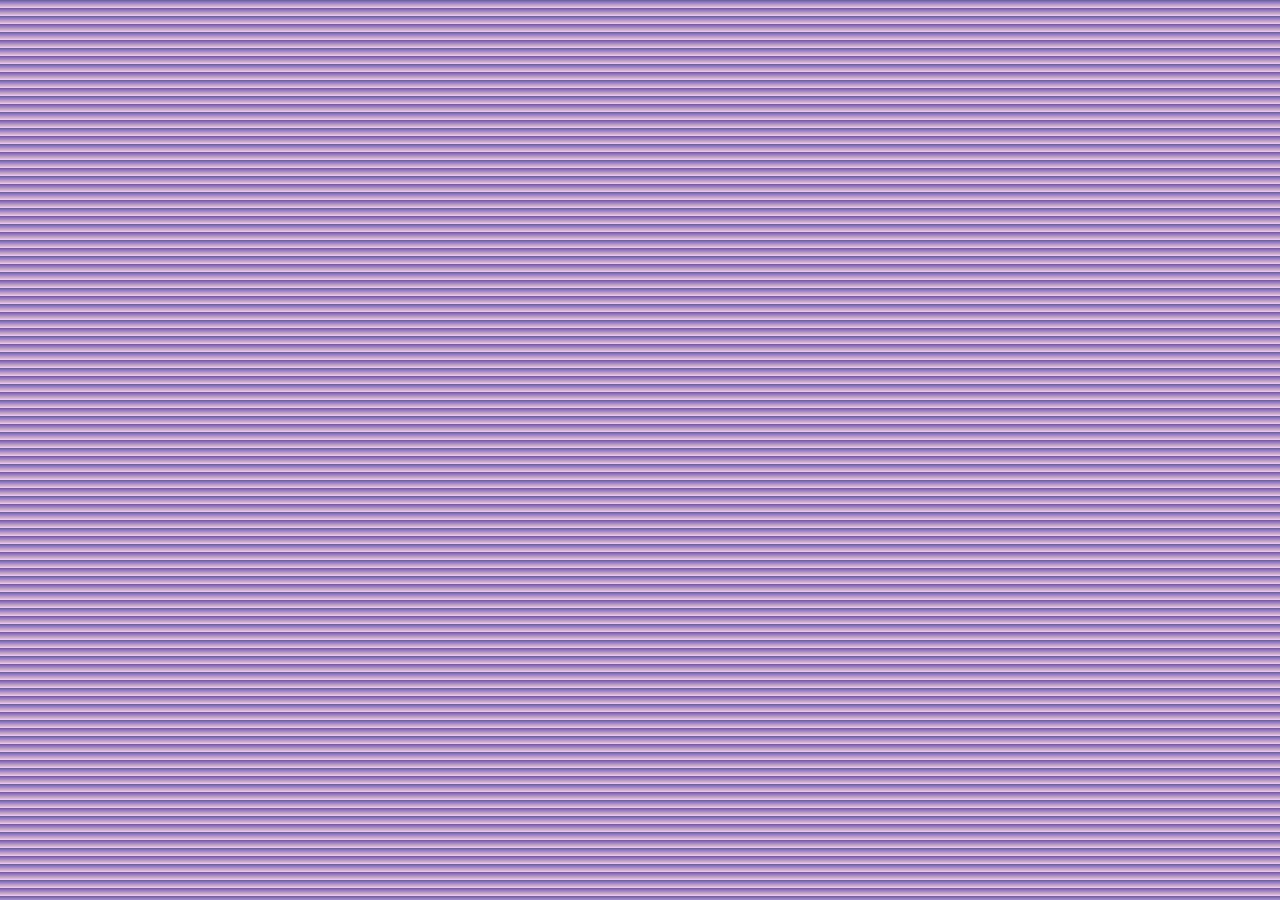
==== pravidla.html @ d6a7ef87 "přidání pravidla.html" ====
<!DOCTYPE html>
<html lang="en">
  <head>
    <meta charset="UTF-8" />
    <meta http-equiv="X-UA-Compatible" content="IE=edge" />
    <meta name="viewport" content="width=device-width, initial-scale=1.0" />
    <link rel="stylesheet" href="styly.css" />
    <title>Document</title>
  </head>
  <body></body>
</html>
---- styly.css ----
h1 {
  font-family: Lobster;
  font-size: 55px;
  text-align: center;
  color: white;
}
img {
  width: 400px;
  border-top-left-radius: 5px;
  border-top-right-radius: 5px;
}
body {
  background-image: linear-gradient(#615dad, #ffc8da);
  background-color: #fff;
}
.content {
  background-color: #283e50;
  color: #fff;
  font-size: 20px;
  text-align: center;
  padding: 10px;
}
.container {
  width: 400px;
  display: flex;
  flex-direction: column;
  position: relative;
  left: 400px;
  align-items: center;
  padding-bottom: 80px;
  padding-top: 40px;
}
button {
  font-size: 20px;
  color: #fff;
  width: 400px;
  height: 50px;
  border: inherit;
}
.pravidla {
  background-color: #1fcca4;
}

.play {
  background-color: #0197f6;
  border-top: solid;
  border-color: #283e50;
}
.pravidla:hover {
  background-color: #1cbb96;
}
.play:hover {
  background-color: #0090e9;
}
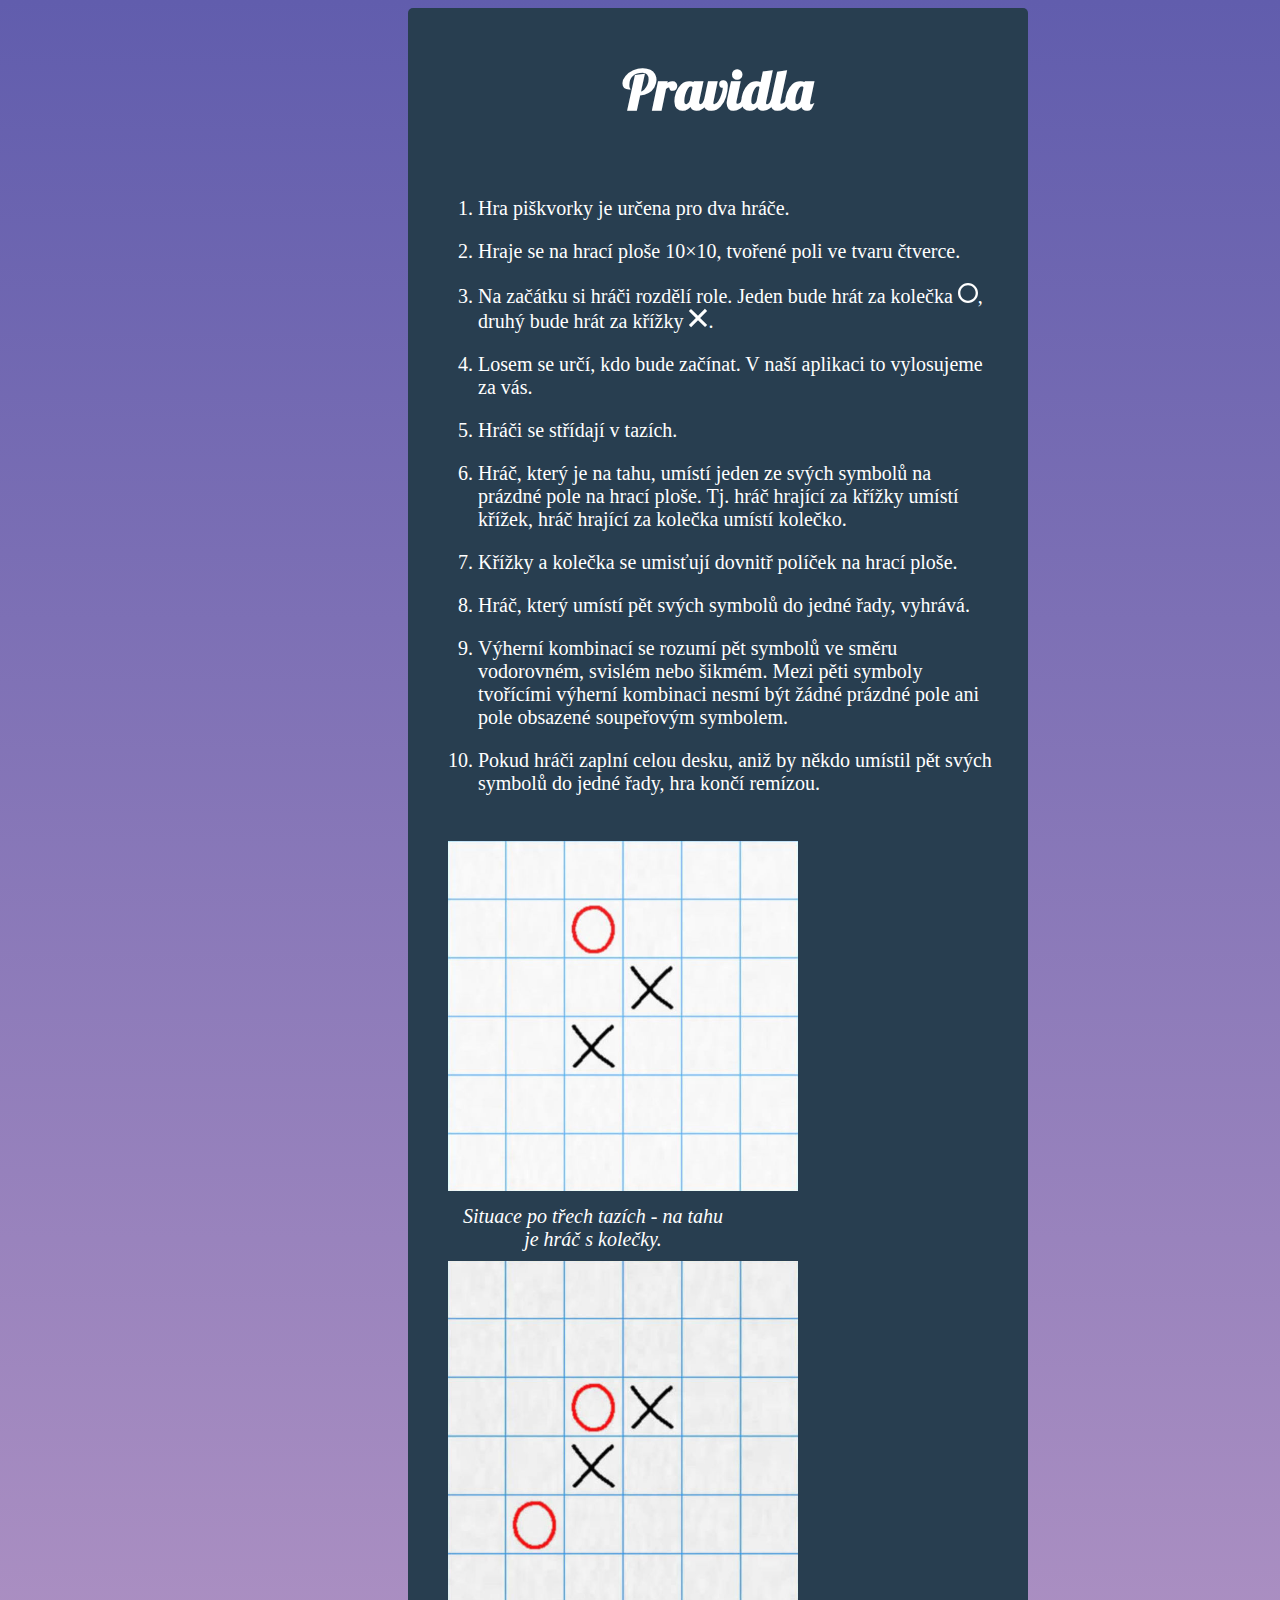
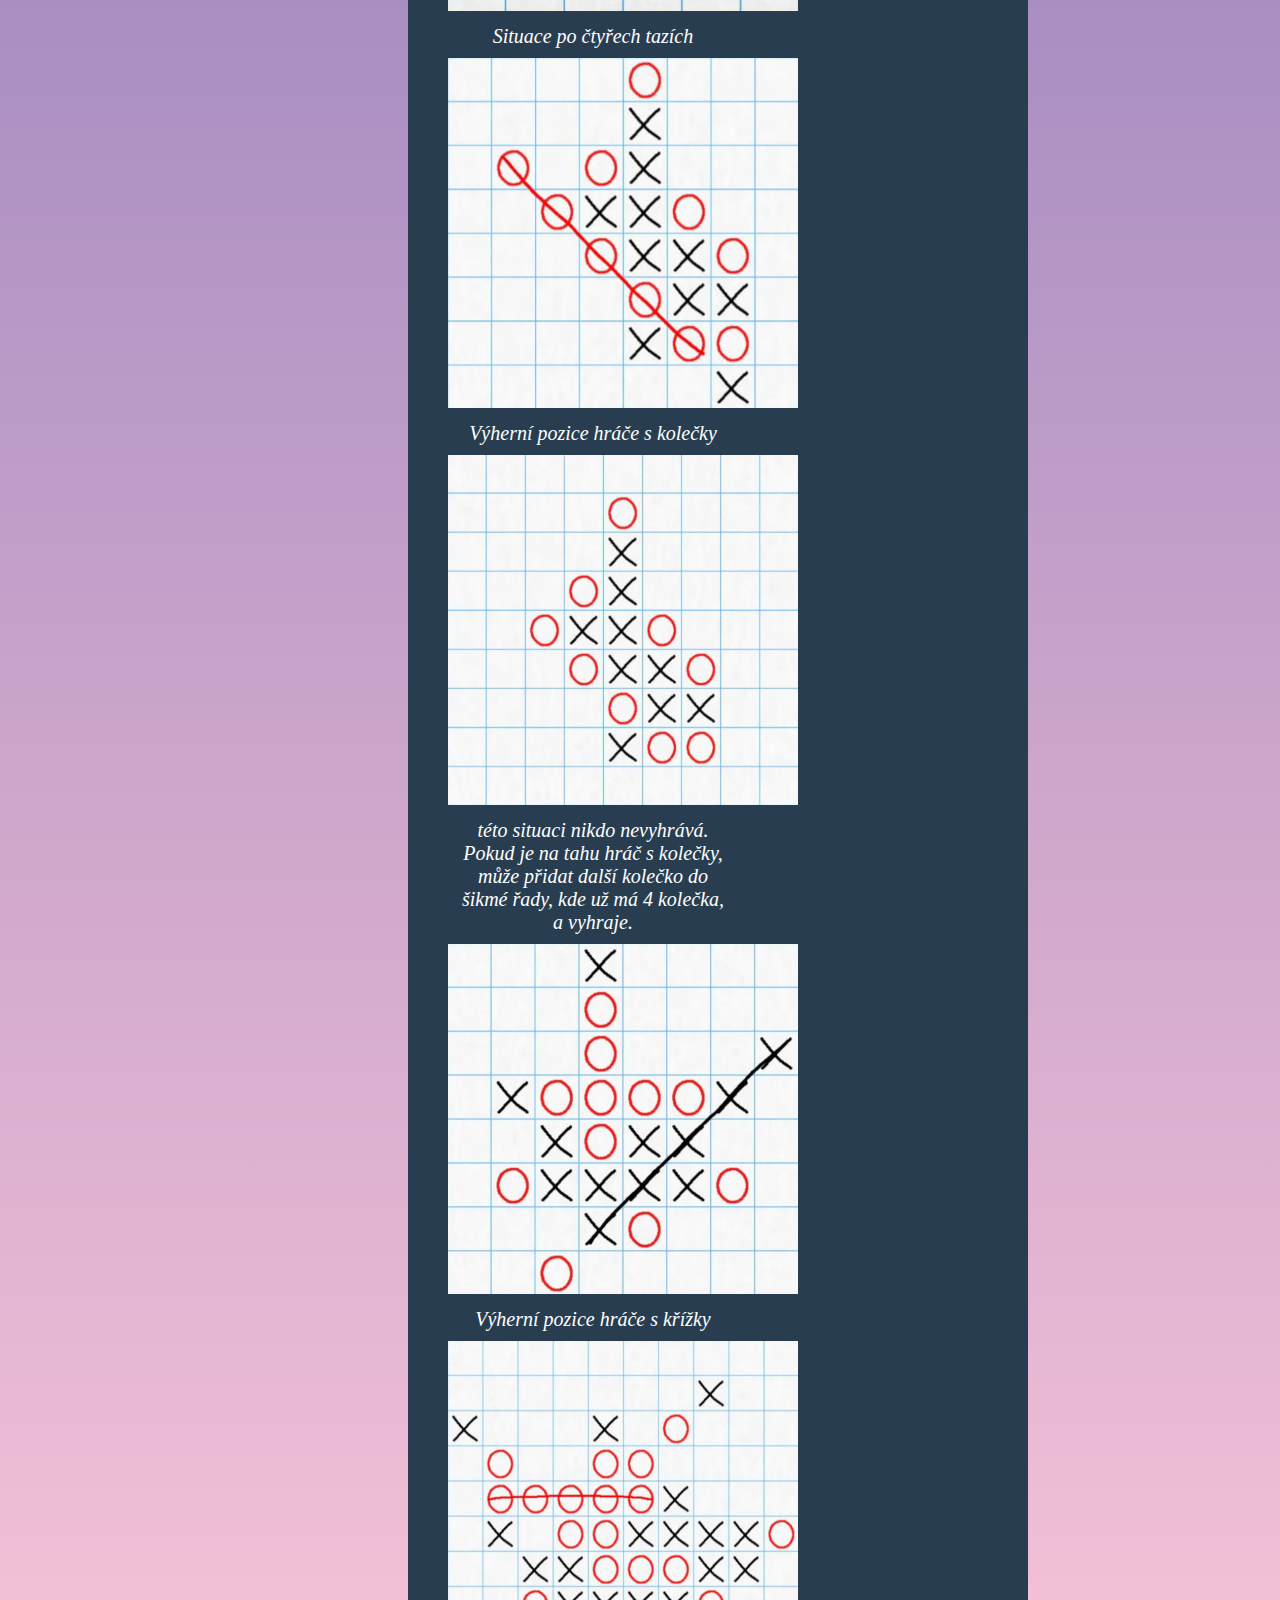
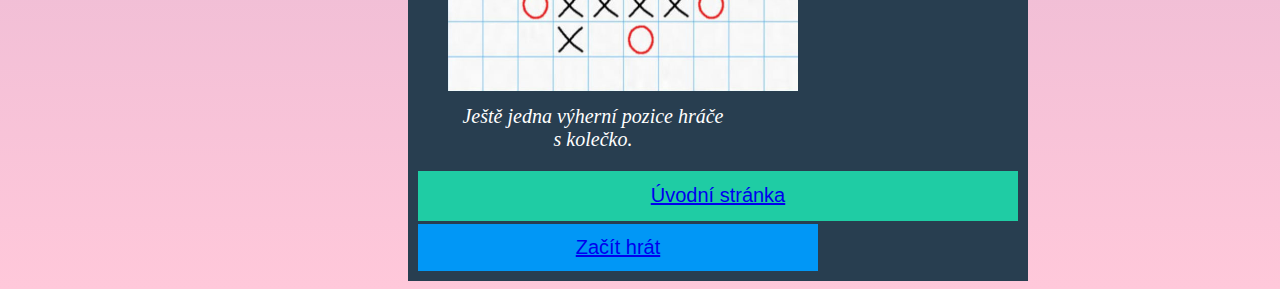
==== commit f7d55701: "nevím jak dál" ====
--- a/pravidla.html
+++ b/pravidla.html
@@ -7,5 +7,53 @@
     <link rel="stylesheet" href="styly.css" />
     <title>Document</title>
   </head>
-  <body></body>
+  <link href="https://fonts.googleapis.com/css?family=Lobster"
+    rel="stylesheet"></link>
+  <body>
+
+      <div class="rules">
+        <h1>Pravidla</h1>
+        <ol>
+          <li>Hra piškvorky je určena pro dva hráče.</li>
+          <li>Hraje se na hrací ploše 10×10, tvořené poli ve tvaru čtverce.</li>
+          <li>Na začátku si hráči rozdělí role. Jeden bude hrát za kolečka <img class = "circle" src="circle.svg" alt="znak kolečka">, druhý bude hrát za křížky <img class = "cross" src="cross.svg" alt="znak křížek">.</li>
+          <li>Losem se určí, kdo bude začínat. V naší aplikaci to vylosujeme za vás.</li>
+          <li>Hráči se střídají v tazích.</li>
+          <li>Hráč, který je na tahu, umístí jeden ze svých symbolů na prázdné pole na hrací ploše. Tj. hráč hrající za křížky umístí křížek, hráč hrající za kolečka umístí kolečko.</li>
+          <li>Křížky a kolečka se umisťují dovnitř políček na hrací ploše.</li>
+          <li>Hráč, který umístí pět svých symbolů do jedné řady, vyhrává.
+          <li>Výherní kombinací se rozumí pět symbolů ve směru vodorovném, svislém nebo šikmém. Mezi pěti symboly tvořícími výherní kombinaci nesmí být žádné prázdné pole ani pole obsazené soupeřovým symbolem.</li>
+            <li>Pokud hráči zaplní celou desku, aniž by někdo umístil pět svých symbolů do jedné řady, hra končí remízou.</li>
+          </li>
+        </ol>
+        <div class="instructions">
+        <figure>
+          <img src="instructions-01.jpg" alt="po třech tazích"> 
+          <figcaption> Situace po třech tazích - na tahu je hráč s kolečky. </figcaption>
+        </figure> 
+        <figure> 
+          <img src="instructions-02.jpg" alt="po čtyřech tazích"> 
+          <figcaption> Situace po čtyřech tazích</figcaption>
+        </figure>
+        <figure> 
+          <img src="instructions-03.jpg" alt="výhra koleček">
+          <figcaption>Výherní pozice hráče s kolečky</figcaption>
+        </figure>
+        <figure>
+          <img src="instructions-04.jpg" alt="nikdo nevyhrává"> 
+          <figcaption> této situaci nikdo nevyhrává. Pokud je na tahu hráč s kolečky, může přidat další kolečko do šikmé řady, kde už má 4 kolečka, a vyhraje.</figcaption>
+        </figure> 
+        <figure>
+          <img src="instructions-05.jpg" alt="výhra křížků"> 
+          <figcaption>Výherní pozice hráče s křížky</figcaption> 
+        </figure>
+       <figure>
+         <img src="instructions-06.jpg" alt="výhra koleček podruhé">
+         <figcaption> Ještě jedna výherní pozice hráče s kolečko.</figcaption>
+       </figure>
+      </div>
+      <button class="pravidla"><a href="index.html">Úvodní stránka</a></button>
+      <button class="play"><a href="index.html">Začít hrát</a></button>
+    </div>
+  </body>
 </html>
--- a/styly.css
+++ b/styly.css
@@ -4,7 +4,7 @@
   text-align: center;
   color: white;
 }
-img {
+.uvodni {
   width: 400px;
   border-top-left-radius: 5px;
   border-top-right-radius: 5px;
@@ -29,6 +29,8 @@
   align-items: center;
   padding-bottom: 80px;
   padding-top: 40px;
+  border-top-left-radius: 5px;
+  border-top-right-radius: 5px;
 }
 button {
   font-size: 20px;
@@ -52,3 +54,62 @@
 .play:hover {
   background-color: #0090e9;
 }
+.circle {
+  width: 1em;
+  height: 1em;
+  filter: invert(100%);
+}
+.cross {
+  width: 1em;
+  height: 1em;
+  filter: invert(100%);
+}
+li {
+  margin: 20px;
+  font-size: 20px;
+  text-align: left;
+}
+.rules {
+  background-color: #283e50;
+  color: #fff;
+  padding: 10px;
+  border-top-left-radius: 5px;
+  border-top-right-radius: 5px;
+  width: 380px;
+  display: flex;
+  flex-direction: column;
+  position: relative;
+  left: 400px;
+}
+.instructions {
+  padding: 10px;
+}
+figure {
+  margin: 10px;
+  width: 100%;
+}
+figcaption {
+  text-align: center;
+  font-style: italic;
+  font-size: 20px;
+  margin: 10px;
+}
+img {
+  width: 350px;
+}
+button.pravidla {
+  width: 100%;
+}
+@media (min-width: 800px) {
+  .rules {
+    width: 600px;
+  }
+  .instructions {
+    display: flex;
+    flex-wrap: wrap;
+  }
+  figure {
+    width: calc(100% / 2);
+    margin: 0px 20px 0px 20px;
+  }
+}
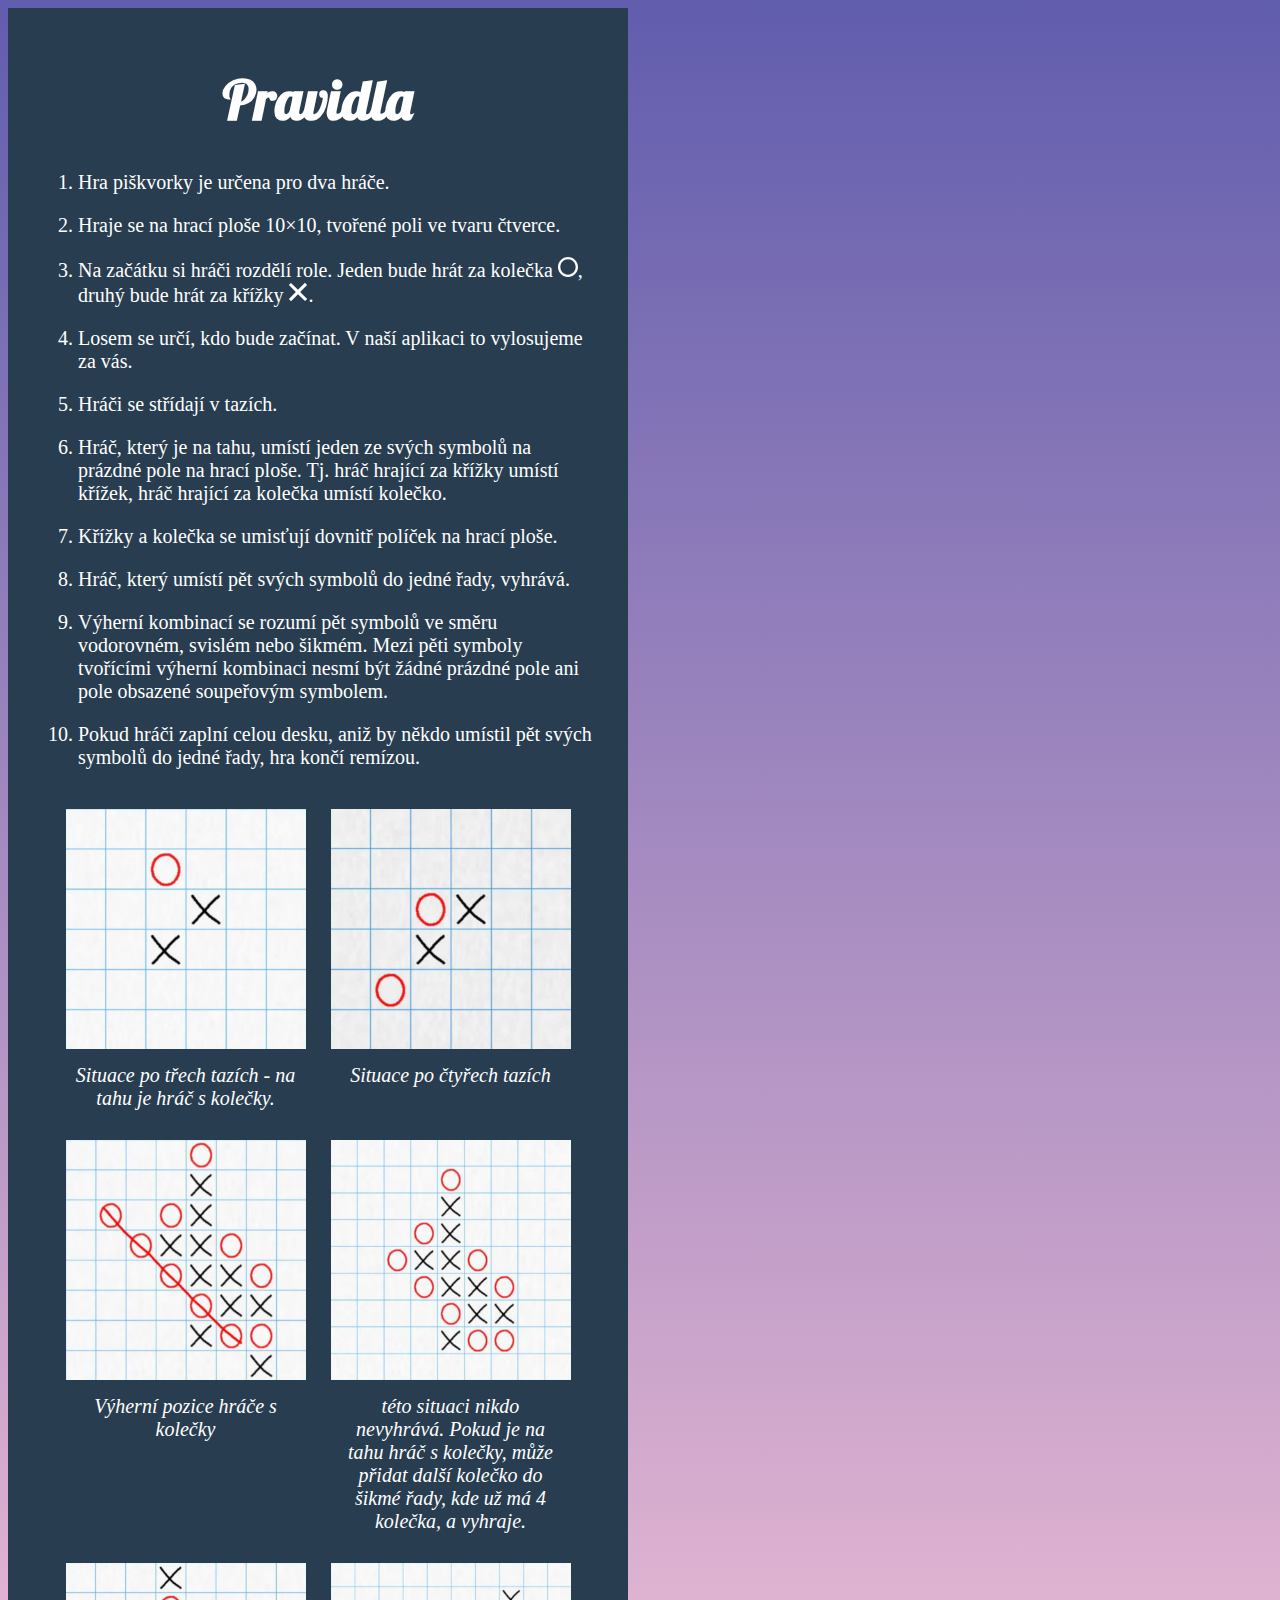
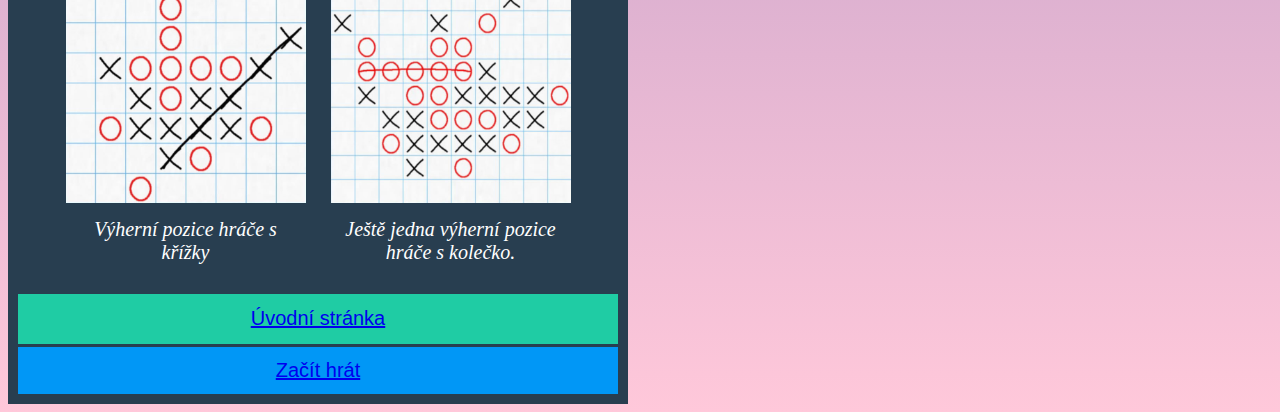
==== commit 12f8b332: "nevím" ====
--- a/pravidla.html
+++ b/pravidla.html
@@ -11,7 +11,7 @@
     rel="stylesheet"></link>
   <body>
 
-      <div class="rules">
+      <div class="content rules">
         <h1>Pravidla</h1>
         <ol>
           <li>Hra piškvorky je určena pro dva hráče.</li>
--- a/styly.css
+++ b/styly.css
@@ -39,11 +39,11 @@
   height: 50px;
   border: inherit;
 }
-.pravidla {
+button.pravidla {
   background-color: #1fcca4;
 }
 
-.play {
+button.play {
   background-color: #0197f6;
   border-top: solid;
   border-color: #283e50;
@@ -69,24 +69,18 @@
   font-size: 20px;
   text-align: left;
 }
-.rules {
-  background-color: #283e50;
-  color: #fff;
-  padding: 10px;
-  border-top-left-radius: 5px;
-  border-top-right-radius: 5px;
-  width: 380px;
+.content.rules {
+  max-width: 400px;
+  padding-top: 20px;
+}
+.instructions {
+  margin: 20px;
   display: flex;
   flex-direction: column;
-  position: relative;
-  left: 400px;
-}
-.instructions {
-  padding: 10px;
 }
 figure {
   margin: 10px;
-  width: 100%;
+  max-width: 80%;
 }
 figcaption {
   text-align: center;
@@ -95,21 +89,29 @@
   margin: 10px;
 }
 img {
-  width: 350px;
+  width: 100%;
 }
 button.pravidla {
   width: 100%;
 }
+button.play {
+  width: 100%;
+}
+
 @media (min-width: 800px) {
   .rules {
-    width: 600px;
+    min-width: 600px;
   }
   .instructions {
     display: flex;
     flex-wrap: wrap;
+    flex-direction: row;
+    padding-left: 15px;
+    padding-right: 15px;
   }
   figure {
-    width: calc(100% / 2);
-    margin: 0px 20px 0px 20px;
+    width: calc(50% - 25px);
+    margin: auto;
+    margin-top: 20px;
   }
 }
